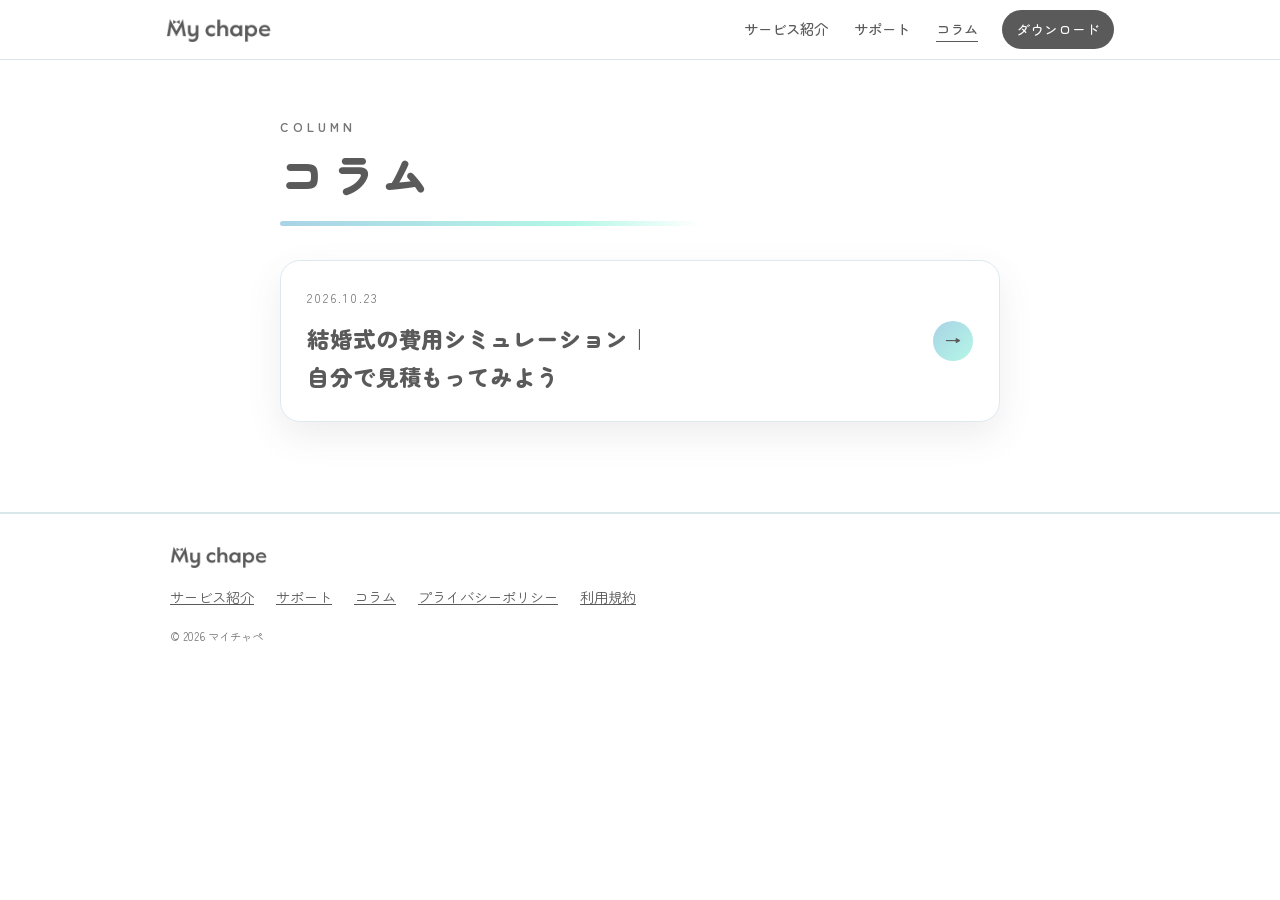
==== column/index.html @ d9565adf "コラムの一覧ページを追加" ====
<!doctype html>
<html lang="ja">
<head>
<meta charset="utf-8">
<meta name="viewport" content="width=device-width, initial-scale=1">
<title>コラム｜マイチャペ</title>
<meta name="description" content="マイチャペのコラム。結婚式の費用や見積もりを、調査の数字と出典つきで整理しています。">
<link rel="canonical" href="https://mychape.app/column/">
<meta property="og:title" content="コラム｜マイチャペ">
<meta property="og:description" content="マイチャペのコラム。結婚式の費用や見積もりを、調査の数字と出典つきで整理しています。">
<meta property="og:type" content="website">
<meta property="og:url" content="https://mychape.app/column/">
<meta property="og:image" content="https://mychape.app/img/og-image.png">
<meta property="og:image:width" content="1200">
<meta property="og:image:height" content="630">
<meta property="og:site_name" content="マイチャペ">
<meta property="og:locale" content="ja_JP">
<meta name="twitter:card" content="summary_large_image">
<meta name="twitter:image" content="https://mychape.app/img/og-image.png">
<link rel="icon" href="../favicon.png">
<link rel="apple-touch-icon" href="../img/apple-touch-icon.png">
<link rel="preconnect" href="https://fonts.googleapis.com">
<link rel="preconnect" href="https://fonts.gstatic.com" crossorigin>
<link href="https://fonts.googleapis.com/css2?family=Zen+Maru+Gothic:wght@400;500;700;900&display=swap" rel="stylesheet">
<link rel="stylesheet" href="../assets/site.css">
<noscript><style>.panel .art img, .panel .say { opacity: 1 !important; transform: none !important; } .panel .sfx { transform: none !important; }</style></noscript>

</head>
<body class="page-column">
<a class="skip" href="#main">本文へ</a>
<header class="site-header">
  <div class="sh-in">
    <a class="sh-logo" href="../index.html" aria-label="マイチャペ(トップへ)"><img src="../img/logo-word.png" alt="My chape" width="95" height="26"></a>
    <button class="sh-toggle" type="button" aria-expanded="false" aria-controls="sh-nav" aria-label="メニューを開く"><span></span></button>
    <nav class="sh-nav" id="sh-nav" aria-label="メインメニュー">
      <a href="../index.html">サービス紹介</a>
      <a href="../support/index.html">サポート</a>
      <a href="../column/index.html" aria-current="page">コラム</a>
    </nav>
    <a class="sh-dl" href="https://apps.apple.com/app/apple-store/id1615359139?pt=124311441&amp;ct=header&amp;mt=8">ダウンロード</a>
  </div>
</header>

<main id="main">
<section class="col-index"><div class="w">
  <header class="pghead"><p class="eyebrow">COLUMN</p><h1>コラム</h1><span class="rule" aria-hidden="true"></span></header>
  <ul class="col-cards">
    <li><a href="simulation/index.html"><div class="tx"><time datetime="2026-10-23">2026.10.23</time><h2>結婚式の費用シミュレーション｜<br>自分で見積もってみよう</h2></div><span class="arr" aria-hidden="true">→</span></a></li>
  </ul>
</div></section>
</main>
<footer class="site-footer">
  <div class="sf-in">
    <img src="../img/logo-word.png" alt="My chape" width="87" height="24">
    <nav aria-label="フッター">
      <a href="../index.html">サービス紹介</a>
      <a href="../support/index.html">サポート</a>
      <a href="../column/index.html">コラム</a>
      <a href="../privacyPolicy.html">プライバシーポリシー</a>
      <a href="../termOfUse.html">利用規約</a>
    </nav>
    <small>© 2026 マイチャペ</small>
  </div>
</footer>

<script>window.SITE_ROOT = "../";</script>
<script src="../assets/site.js"></script>
</body>
</html>
---- assets/site.css ----
/* マイチャペ公式サイトの CSS。docs/site-src/css/(lp_base.css・manga.css・page-top.css・site-parts.css)から、tools/build_site.mjs が作る。直接は、編集しない */

/* マイチャペ LP 共通(2026-10-20)。デザインのトーンは「Downloads\マイチャぺ-guide2.png」(ブランドガイド)。
   - 背景: 左の青(#a0d1e4 前後)→ 右のミント(#acfae9 前後)のグラデーション。下に向かって白へ抜ける
   - 線と文字: グレー #5a5a5a(ロゴの輪郭と同じ色)。輪郭は太く、角は丸い
   - 形: 色のブロックで区切った、ステンドグラスのアーチ窓
   - 色: ピンク #ffa8a5 / 青 #a0d1e4 / ミント #acfae9 / 黄 #faf9b0 前後 / 紫 #c19ebc 前後(ガイドの画像から目で読んだ値。厳密な値は、画像の見本の文字が崩れていて確かめられていない)
   骨組み(構成)だけは、参考にした各 LP から取り、色と形はここだけから読む。 */
:root {
  --ink: #5A5A5A; --muted: #767676; --line: #D9E6EA; --white: #FFFFFF;
  --blue: #A0D1E4; --blue-l: #BCDCEB; --pink: #FFA8A5; --mint: #ACFAE9; --yellow: #FAF9B0; --purple: #C19EBC;
  --grad: linear-gradient(90deg, #9CC8E3 0%, #A9FBE3 100%);
  --f: "Zen Maru Gothic", "Hiragino Maru Gothic ProN", "Yu Gothic", sans-serif;
  --bd: 3px solid var(--ink);
}
* { box-sizing: border-box; }
html { scroll-behavior: smooth; }
body { margin: 0; background: var(--white); color: var(--ink); font-family: var(--f); font-size: 16px; line-height: 1.85; -webkit-text-size-adjust: 100%; }
h1, h2, h3, p, ul, ol { margin: 0; }
.w { max-width: 980px; margin: 0 auto; padding-left: max(20px, env(safe-area-inset-left, 0px)); padding-right: max(20px, env(safe-area-inset-right, 0px)); }
.sec { padding-block: 56px; }
h1 { font-weight: 900; font-size: clamp(1.9rem, 7.4vw, 3.1rem); line-height: 1.4; text-wrap: balance; }
h2 { font-weight: 900; font-size: clamp(1.4rem, 5vw, 2rem); line-height: 1.55; text-wrap: balance; }
h3 { font-weight: 700; font-size: 1.08rem; line-height: 1.6; }
.muted { color: var(--muted); }
.small { font-size: .82rem; color: var(--muted); }
.c { text-align: center; }
a { color: var(--ink); }
a:focus-visible, summary:focus-visible, input:focus-visible, .btn:focus-visible { outline: 3px solid var(--pink); outline-offset: 3px; }

/* 背景: 青 → ミントのグラデーション。下は白に抜ける */
.gradbg { background: linear-gradient(180deg, rgba(255,255,255,0) 62%, #fff 100%), linear-gradient(90deg, #9CC8E3 0%, #A9FBE3 100%); }
.gradflat { background: linear-gradient(90deg, #A9D3E6 0%, #B4F7E6 100%); }
.top { display: flex; justify-content: space-between; align-items: center; padding-block: 16px; font-size: .86rem; }
.logo { font-weight: 900; font-size: 1.25rem; letter-spacing: .02em; }
.logo i { display: inline-block; width: .5em; height: .5em; background: var(--yellow); clip-path: polygon(0 0, 50% 50%, 0 100%, 100% 0, 50% 50%, 100% 100%); margin-right: 3px; }

/* ボタン: 太い輪郭 */
.btn { display: inline-block; padding: 15px 32px; border-radius: 999px; background: var(--yellow); color: var(--ink); border: var(--bd); font-weight: 900; text-decoration: none; box-shadow: 0 5px 0 var(--ink); transition: transform .12s, box-shadow .12s; }
.btn:hover { transform: translateY(3px); box-shadow: 0 2px 0 var(--ink); }
.cta { display: grid; gap: 10px; justify-items: start; }
.cta.c { justify-items: center; }
.stores { display: flex; flex-wrap: wrap; gap: 12px; align-items: center; }
.qr { width: 84px; height: 84px; background: #fff; border: var(--bd); border-radius: 14px; display: grid; place-items: center; font-size: .6rem; text-align: center; line-height: 1.3; color: var(--muted); }

/* ステンドグラスの窓(アーチ)。中身は差し替え */
.arch { border: 5px solid var(--ink); border-radius: 999px 999px 14px 14px; overflow: hidden; background: #fff; position: relative; }
.arch.phone { width: min(230px, 60vw); aspect-ratio: 9 / 17; display: grid; place-items: end center; padding: 0 12px 16px; text-align: center; font-size: .76rem; color: var(--muted); box-shadow: 0 10px 0 rgba(90,90,90,.14); }
.arch.phone::before { content: ""; position: absolute; inset: 0 0 auto 0; height: 44%; background:
  linear-gradient(115deg, var(--pink) 0 30%, transparent 30%), linear-gradient(245deg, var(--purple) 0 32%, transparent 32%), linear-gradient(180deg, var(--blue-l), var(--yellow)); opacity: .9; }
.arch.phone span { position: relative; background: rgba(255,255,255,.92); border-radius: 12px; padding: 6px 10px; }
.glass { width: 74px; aspect-ratio: 5 / 6; background: center / contain no-repeat url("data:image/svg+xml;utf8,<svg xmlns='http://www.w3.org/2000/svg' viewBox='0 0 100 120'><defs><clipPath id='a'><path d='M4 116V46A46 46 0 0 1 96 46V116Z'/></clipPath></defs><g clip-path='url(%23a)' stroke='%235A5A5A' stroke-width='3.5' stroke-linejoin='round'><polygon points='0,0 50,0 44,36 0,44' fill='%23FFA8A5'/><polygon points='50,0 100,0 100,30 60,40 44,36' fill='%23C19EBC'/><polygon points='100,30 100,66 64,68 60,40' fill='%23FAF9B0'/><polygon points='0,44 36,42 36,84 0,84' fill='%23BCDCEB'/><polygon points='0,84 36,84 30,120 0,120' fill='%23FAF9B0'/><polygon points='100,66 100,120 66,120 64,68' fill='%23FFA8A5'/><polygon points='30,120 36,84 64,68 66,120' fill='%23BCDCEB'/><path d='M34 90V52a16 16 0 0 1 32 0V90Z' fill='%23fff'/></g><path d='M4 116V46A46 46 0 0 1 96 46V116Z' fill='none' stroke='%235A5A5A' stroke-width='5'/></svg>"); }
.tag { display: inline-block; font-size: .7rem; padding: 2px 10px; border-radius: 999px; background: #fff; border: 2px solid var(--ink); font-weight: 700; }

/* 結果の見本(円グラフ。色は内訳の5色) */
.card { background: #fff; border: var(--bd); border-radius: 26px; padding: 20px; }
.pie { width: 112px; aspect-ratio: 1; flex: none; border-radius: 50%; border: 3px solid var(--ink); position: relative; background: conic-gradient(var(--pink) 0 32%, var(--blue) 0 60%, var(--purple) 0 74%, var(--yellow) 0 90%, var(--mint) 0 100%); }
.pie::after { content: ""; position: absolute; inset: 26%; background: #fff; border: 3px solid var(--ink); border-radius: 50%; }
.legend { list-style: none; margin: 0; padding: 0; display: grid; gap: 4px; font-size: .84rem; }
.legend i { display: inline-block; width: 11px; height: 11px; border-radius: 3px; border: 2px solid var(--ink); margin-right: 8px; vertical-align: -1px; }
.res { display: grid; gap: 12px; }
.res-h { display: flex; justify-content: space-between; align-items: center; font-size: .84rem; color: var(--muted); }
.total { font-size: 2rem; font-weight: 900; line-height: 1.1; font-variant-numeric: tabular-nums; }
.pie-row { display: flex; gap: 16px; align-items: center; }
.burden { display: flex; justify-content: space-between; gap: 12px; padding-top: 10px; border-top: 2px dashed var(--blue); font-size: .9rem; }

/* 数字バッジ・帯・波 */
.num { display: inline-grid; place-items: center; width: 40px; height: 40px; border-radius: 50%; border: var(--bd); background: var(--yellow); font-weight: 900; }
.wave { display: block; width: 100%; height: 48px; }
.tbl { overflow-x: auto; margin-top: 22px; }
table { width: 100%; min-width: 520px; border-collapse: collapse; font-size: .94rem; }
th, td { padding: 13px 12px; text-align: left; vertical-align: top; border-bottom: 2px solid var(--line); }
thead th { border-bottom: var(--bd); font-weight: 900; }
tbody th { color: var(--muted); font-weight: 500; width: 22%; }
td.me { font-weight: 700; background: #EAF7F5; }
details { border: var(--bd); border-radius: 18px; padding: 12px 18px; margin-top: 12px; background: #fff; }
summary { cursor: pointer; font-weight: 700; list-style: none; display: flex; justify-content: space-between; gap: 12px; }
summary::-webkit-details-marker { display: none; }
summary::after { content: "＋"; flex: none; }
details[open] summary::after { content: "－"; }
details p { margin-top: 8px; color: var(--muted); font-size: .94rem; }
footer { padding-block: 26px 40px; font-size: .84rem; color: var(--muted); border-top: 2px solid var(--line); }
footer p + p { margin-top: 6px; }
@media (prefers-reduced-motion: reduce) { html { scroll-behavior: auto; } .btn { transition: none; } }


/* 縦に読む4コマ漫画のコマ。公式サイトのトップで使う(古い見本 docs/lp/archive/v3_5案とマンガ見本/lp_manga.html とも共通だった)(2026-10-21 に、静止画の版へ)。
   絵(img/manga1〜4.jpg)は白背景。コマの枠・せりふ・効果音・動きは、ここと manga.js で足す。 */
.manga { width: min(440px, 100%); margin: 0 auto; padding: 8px max(14px, env(safe-area-inset-left, 0px)) 40px; display: grid; gap: 26px; }
.panel { position: relative; border: 4px solid var(--ink); border-radius: 6px; background: #fff; overflow: hidden; }
.panel .art { position: relative; aspect-ratio: 896 / 1200; background: #fff; overflow: hidden; cursor: pointer; -webkit-tap-highlight-color: transparent; }
.panel .art:focus-visible { outline: 3px solid var(--pink); outline-offset: -6px; }
.panel .art img { display: block; width: 100%; height: 100%; object-fit: contain; opacity: 0; transform: translateY(18px) scale(.97); }
.panel.in .art img { opacity: 1; transform: none; transition: opacity .5s ease .08s, transform .6s cubic-bezier(.2, .9, .3, 1) .08s; }
.panel .art.bump img { animation: bump .5s cubic-bezier(.3, 1.6, .5, 1); }
@keyframes bump { 0% { transform: scale(1); } 35% { transform: scale(1.045) rotate(-.6deg); } 100% { transform: none; } }
.panel .sfx { position: absolute; z-index: 2; left: 14px; top: 12px; font-weight: 900; font-size: 1.9rem; letter-spacing: .06em; color: var(--blue); -webkit-text-stroke: 2px var(--ink); paint-order: stroke fill; transform: scale(0) rotate(var(--r, -6deg)); pointer-events: none; }
.panel.in .sfx { animation: sfxpop .5s cubic-bezier(.3, 1.6, .5, 1) 0s forwards; }
.panel .art.bump .sfx { animation: sfxpop .5s cubic-bezier(.3, 1.6, .5, 1) forwards; }
@keyframes sfxpop { 0% { transform: scale(0) rotate(var(--r, -6deg)); } 100% { transform: scale(1) rotate(var(--r, -6deg)); } }
.panel .say { margin: 0; border-top: 4px solid var(--ink); padding: 14px 16px 16px; text-align: center; font-weight: 900; font-size: clamp(1.15rem, 4.6vw, 1.4rem); line-height: 1.7; letter-spacing: .06em; background: #fff; opacity: 0; transform: translateY(10px); text-wrap: balance; }
.panel .say.show { animation: sayin .4s ease .25s forwards; }
.panel .say.skip { animation: none !important; opacity: 1; transform: none; }
@keyframes sayin { to { opacity: 1; transform: none; } }
@media (prefers-reduced-motion: reduce) {
  .panel .art img { opacity: 1; transform: none; transition: none; }
  .panel .sfx { transform: rotate(var(--r, -6deg)); animation: none !important; }
  .panel .say { opacity: 1; transform: none; animation: none !important; }
  .panel .art.bump img { animation: none; }
}

/* 文の改行は、幅ごとに変える: b-s = 幅360px未満 / b-m = 360〜759px / b-l = 760px以上(PC) */
.say br.b-s, .say br.b-m, .say br.b-l, summary br.b-s, summary br.b-m { display: none; }
@media (max-width: 359px) { .say br.b-s, summary br.b-s { display: inline; } }
@media (min-width: 360px) and (max-width: 759px) { .say br.b-m, summary br.b-m { display: inline; } }
@media (min-width: 760px) { .say br.b-l { display: inline; } }


/* 構成(2026-10-21 持ち主の指示で改訂): ファーストビュー(スマホだけ)→ 波 → お悩み(数字と出典 → 4コマ漫画 → 「解決できます」の札)→ できること3つ → 使い方 → 見学との違い → FAQ → 締め
   トーンはブランドガイド(lp_base.css)。出典つきの数字は、一次資料(報告書のページ)で確かめたものだけ。 */
.hero { padding-bottom: 0; }
.wv { padding-bottom: 0 !important; }
.wv > .w { padding-bottom: 44px; }
.wave { display: block; width: 100%; height: 48px; }
.hero-grid { display: grid; gap: 28px; padding-block: 24px 22px; align-items: center; }
.hero h1 { letter-spacing: .08em; line-height: 1.6; font-size: clamp(1.35rem, 3.7vw, 2.3rem); }
.hero .lead { margin-top: 18px; font-weight: 500; max-width: 34em; letter-spacing: .04em; }
.ul { background: linear-gradient(transparent 62%, var(--yellow) 62%); padding: 0 .1em; }
.hero .cta { margin-top: 26px; }
.stage { position: relative; display: grid; place-items: center; min-height: 380px; }
.sp { position: relative; width: 218px; aspect-ratio: 9 / 18.5; background: #fff; border: 7px solid var(--ink); border-radius: 38px; transform: rotate(3deg); overflow: hidden; box-shadow: 0 10px 0 rgba(90,90,90,.14); }
.sp { padding: 0; }
.sp img { display: block; width: 100%; height: 100%; object-fit: cover; object-position: top; }
.sp::before { content: ""; position: absolute; top: 8px; left: 50%; width: 62px; height: 16px; border-radius: 99px; background: var(--ink); transform: translateX(-50%); z-index: 2; }
.stage .tag { position: absolute; right: 8%; top: 70px; transform: rotate(8deg); background: var(--yellow); z-index: 2; }

/* お悩み */
.worry .q, .worry .sub2 { text-align: center; font-weight: 900; font-size: clamp(1.3rem, 5vw, 1.9rem); line-height: 1.7; text-wrap: balance; letter-spacing: .06em; }
.stats { display: grid; gap: 16px; margin-top: 28px; grid-template-columns: repeat(auto-fit, minmax(min(100%, 210px), 1fr)); }
.stat { background: #fff; border: var(--bd); border-radius: 26px; padding: 20px; display: grid; gap: 6px; align-content: start; }
.stat .n { font-weight: 900; font-size: 2.8rem; line-height: 1.1; letter-spacing: .02em; }
.stat .n small { font-size: 1rem; margin-left: 2px; }
.stat .n span { background: linear-gradient(transparent 62%, var(--yellow) 62%); }
.stat p { font-weight: 700; }
.stat .src { font-size: .64rem; color: var(--muted); font-weight: 400; line-height: 1.6; }
.stat .src a { color: var(--ink); }
.worry .sub2 { margin-top: 48px; }
.manga { margin-top: 8px; }
.chape-say { max-width: 600px; margin: 22px auto 0; display: grid; justify-items: center; }
.chape { width: 150px; height: auto; display: block; position: relative; z-index: 1; }
.callout { position: relative; margin: 20px auto 0; width: 100%; background: var(--yellow); border: var(--bd); border-radius: 30px; padding: 24px 20px 22px; box-shadow: 0 8px 0 var(--ink); text-align: center; transform-origin: 50% 0; }
.callout::before { content: ""; position: absolute; top: -15px; left: calc(50% - 13px); width: 24px; height: 24px; background: var(--yellow); border-top: var(--bd); border-left: var(--bd); transform: rotate(45deg); border-top-left-radius: 6px; }
.ans { font-size: clamp(.95rem, 4.9vw, 2rem); font-weight: 900; line-height: 1.6; letter-spacing: .03em; position: relative; }
.ans span { display: block; white-space: nowrap; }
.ans em { font-style: normal; display: inline-block; padding: 0 .12em; background: linear-gradient(#fff, #fff) 0 88% / 100% 56% no-repeat; }
.js .ans em { background-size: 0 56%; }
.js .chape-say.go .ans em { background-size: 100% 56%; transition: background-size .7s ease .55s; }
.js .chape-say .chape, .js .chape-say .callout { opacity: 0; }
.js .chape-say.go .chape { opacity: 1; animation: chapepop .45s cubic-bezier(.3, 1.5, .5, 1) both; }
.js .chape-say.go .callout { opacity: 1; animation: zoomback 1s cubic-bezier(.3, 1.3, .5, 1) .35s both; }
@keyframes chapepop { 0% { transform: translateY(24px) scale(.6); opacity: 0; } 100% { transform: none; opacity: 1; } }
@keyframes zoomback { 0% { transform: scale(.55); opacity: 0; } 42% { transform: scale(1.32); opacity: 1; } 100% { transform: scale(1); opacity: 1; } }
@media (prefers-reduced-motion: reduce) { .js .chape-say .chape, .js .chape-say .callout, .js .chape-say.go .chape, .js .chape-say.go .callout { transform: none; opacity: 1; transition: none; animation: none; } .js .ans em, .js .chape-say.go .ans em { background-size: 100% 56%; transition: none; } }

/* 以下は、下書きの CSS から抜けていたものを戻した(2026-10-21) */
.sub { text-align: center; letter-spacing: .04em; }
.band-pale { background: #EEF9FB; }
.mid-cta { text-align: center; margin-top: 34px; }

/* できること: 1つずつ枠で囲む。左は文、右は絵 */
.feat { display: grid; gap: 22px; margin-top: 30px; }
.fe { display: grid; grid-template-columns: minmax(0, 1fr) minmax(0, .95fr); gap: 10px; align-items: center; background: #EEF9FB; border: var(--bd); border-radius: 30px; padding: 22px 14px 22px 18px; }
.fe .n { font-weight: 900; font-size: 2.6rem; line-height: 1; color: var(--blue); -webkit-text-stroke: 2px var(--ink); }
.fe h3 { font-size: 1.35rem; margin: 4px 0 10px; line-height: 1.5; }
.fe p { color: var(--muted); font-size: 1.08rem; line-height: 1.8; }
.fe .shot .sp2 { width: 100%; max-width: 250px; border-width: 5px 5px 0 5px; border-radius: 26px 26px 0 0; -webkit-mask-image: linear-gradient(#000 78%, transparent); mask-image: linear-gradient(#000 78%, transparent); box-shadow: none; }

/* 使い方 */
.steps { list-style: none; padding: 0; margin: 28px 0 0; display: grid; gap: 14px; }
.steps li { display: grid; grid-template-columns: 52px 1fr; gap: 14px; align-items: center; background: #fff; border: var(--bd); border-radius: 24px; padding: 16px 18px; }
.steps b { display: block; }

@media (min-width: 760px) {
  .hero-grid { grid-template-columns: 1.1fr .9fr; }
  .fe { grid-template-columns: 1fr 1fr; padding: 28px 34px; }
  .fe h3 { font-size: 1.6rem; }
  .fe p { font-size: 1.15rem; }
  .fe .shot .sp2 { max-width: 290px; }
}

.fe .note { font-size: .72rem; margin-top: 10px; line-height: 1.7; }
/* ファーストビューのボタンの右に、PC のときだけQRコード(スマホで見ている人には、ボタンがあるので出さない) */
.hero .cta { display: flex; align-items: center; gap: 18px; flex-wrap: wrap; }
.qr { display: none; width: auto; height: auto; background: none; border: 0; border-radius: 0; }
@media (min-width: 760px) {
  .qr { display: flex; flex: none; align-items: center; gap: 10px; white-space: nowrap; font-size: .8rem; font-weight: 700; line-height: 1.5; }
  .qr img { width: 88px; height: 88px; background: #fff; border-radius: 12px; padding: 4px; border: 2px solid var(--line); }
}

/* スマホ幅(760px 未満)の整え方(2026-10-21 持ち主の指示。PC はそのまま) */
@media (max-width: 759px) {
  /* ① 一番上のスマホ画像は出さない。文字は中央 */
  /* スマホ幅: 画面の上半分だけを、水色グラデの下の境目(波)から、ぴょこっと出す */
  .hero { --pw: clamp(240px, 78vw, 330px); }
  .hero .stage { display: grid; place-items: start center; min-height: 0; height: calc(var(--pw) * 1.012); overflow: visible; width: 100%; margin-top: 4px; }
  .hero .sp { transform: none; width: var(--pw); height: auto; aspect-ratio: auto; box-shadow: none; }
  .hero .sp img { height: auto; }
  .hero-grid { padding-bottom: 0; gap: 22px; }
  .hero > .w { padding-bottom: 0; }
  .hero .wave { position: relative; z-index: 2; margin-top: -26px; }
  .hero-grid { text-align: center; justify-items: center; }
  .hero .lead { margin-left: auto; margin-right: auto; }
  .hero .cta { justify-content: center; }
  /* ③ できること: 枠をなくし、画面の絵を中央に大きく置き、その下に番号と文 */
  .fe, .fe.fe-text { grid-template-columns: 1fr; background: transparent; border: 0; border-radius: 0; padding: 0; gap: 14px; text-align: center; justify-items: center; }
  .fe .shot { order: -1; width: 100%; }
  .fe .shot .sp2 { width: min(86%, 300px); max-width: none; margin: 0 auto; }
  .fe h3 { font-size: min(1.3rem, 5vw); }
  .fe p { font-size: 1.02rem; }
  .feat { gap: 52px; }
}


/* 数字の箱の中身は、PC もスマホも中央(2026-10-21 持ち主) */
.stat { text-align: center; justify-items: center; }
.mbr { display: none; }

/* スマホ幅の一番上の文字: 見出しは2行のまま大きく、説明は幅に合わせて大きく(320・390・430px で確認) */
@media (max-width: 759px) {
  .hero h1 { font-size: 6.8vw; letter-spacing: .05em; white-space: nowrap; }
  .hero .lead { font-size: 4.7vw; letter-spacing: .03em; }
  .mbr { display: inline; }
  .hero .wave { margin-top: -48px; margin-bottom: -1px; }
  .hero .sp { -webkit-mask-image: linear-gradient(#000 0, #000 calc(var(--pw) * .746), transparent calc(var(--pw) * .992)); mask-image: linear-gradient(#000 0, #000 calc(var(--pw) * .746), transparent calc(var(--pw) * .992)); }
  /* 画面は、波の下まで続けて、次の区画(薄い水色)の下に隠す。直線で切らないので、波の下に隙間のグラデが見えない */
  .hero { position: relative; z-index: 1; }
  .worry { position: relative; z-index: 2; }
}
/* 幅が狭いスマホ(360px 未満)は、ボタンの文字を1行に */
@media (max-width: 359px) {
  .btn { padding: 14px 18px; font-size: .85rem; white-space: nowrap; }
}

/* 幅が狭いスマホ(360px 未満 = 320px など): 画面を小さくして横を切らない・見出しと箱の文字を1行に収める */
@media (max-width: 359px) {
  .worry .q, .worry .sub2 { font-size: 5.7vw; }
  .stat { padding: 18px 12px; }
  .stat p { font-size: .93rem; }
  .stat .n { font-size: 3.1rem; }
  .steps li { padding: 14px; grid-template-columns: 44px 1fr; gap: 10px; }
  summary { font-size: .92rem; }
  .panel .say { font-size: 4.7vw; letter-spacing: .04em; padding-left: 10px; padding-right: 10px; }
}

.nb { white-space: nowrap; }
/* スマホ幅: 出典を小さくした分、上の数字と説明を大きく */
@media (min-width: 360px) and (max-width: 759px) {
  .stat .n { font-size: 3.3rem; }
  .stat p { font-size: 1.1rem; }
}

/* スマホ幅: 出典と01の注釈を、さらに小さく(あまり読まれなくてよい) */
@media (max-width: 759px) {
  .stat .src { font-size: .56rem; }
  .fe .note { font-size: .62rem; }
}

/* 幅が狭いスマホ(360px 未満)では、説明文の2行目(18文字)が1行に収まるように、少し小さく */
@media (max-width: 359px) { .hero .lead { font-size: 4.4vw; } }


/* 全ページ共通の部品(ヘッダー・フッター)と、文書ページ・サポートの見た目。色と形は lp_base.css(ブランドガイド)から */
.skip { position: absolute; left: -999px; top: 0; background: #fff; padding: 8px 14px; z-index: 100; }
.skip:focus { left: 8px; top: 8px; }

/* ヘッダー */
.site-header { position: sticky; top: 0; z-index: 50; background: #fff; border-bottom: 1px solid var(--line); }
.sh-in { max-width: 980px; margin: 0 auto; padding: 8px max(16px, env(safe-area-inset-right, 0px)) 8px max(16px, env(safe-area-inset-left, 0px)); display: flex; align-items: center; gap: 14px; }
.sh-logo { display: block; flex: none; line-height: 0; }
.sh-logo img { height: 26px; width: auto; }
.sh-nav { margin-left: auto; display: flex; gap: 6px; align-items: center; }
.sh-nav a { text-decoration: none; font-weight: 500; font-size: .9rem; padding: 8px 10px; color: var(--ink); }
.sh-nav a:hover { text-decoration: underline; text-underline-offset: 6px; }
.sh-nav a[aria-current="page"] { text-decoration: underline; text-underline-offset: 6px; }
.sh-dl { flex: none; text-decoration: none; font-weight: 500; font-size: .85rem; padding: 7px 14px; border-radius: 999px; background: var(--ink); color: #fff; white-space: nowrap; }
.sh-dl:hover { opacity: .8; }
.sh-toggle { display: none; flex: none; width: 40px; height: 40px; border: 1px solid var(--line); border-radius: 8px; background: #fff; padding: 0; cursor: pointer; position: relative; margin-left: auto; }
.sh-toggle span, .sh-toggle span::before, .sh-toggle span::after { position: absolute; left: 8px; right: 8px; height: 3px; background: var(--ink); border-radius: 2px; content: ""; }
.sh-toggle span { top: 15px; } .sh-toggle span::before { top: -8px; left: 0; right: 0; } .sh-toggle span::after { top: 8px; left: 0; right: 0; }
.sh-toggle:focus-visible, .sh-dl:focus-visible, .sh-nav a:focus-visible { outline: 3px solid var(--pink); outline-offset: 2px; }
@media (max-width: 640px) {
  .menu-js .sh-toggle { display: block; }
  .menu-js .sh-nav { display: none; position: absolute; left: 0; right: 0; top: 100%; flex-direction: column; align-items: stretch; gap: 0; background: #fff; border-bottom: 2px solid var(--line); padding: 8px 16px 14px; }
  .menu-js .sh-nav.open { display: flex; }
  .menu-js .sh-nav a { padding: 14px 8px; border-radius: 0; border-bottom: 1px solid var(--line); font-size: 1rem; }
  .menu-js .sh-dl { margin-left: 0; }
  .sh-in { gap: 10px; }
  .sh-nav { flex-wrap: wrap; }
}

/* フッター */
.site-footer { border-top: 2px solid var(--line); padding: 30px 0 40px; background: #fff; }
.site-footer .sf-in { max-width: 980px; margin: 0 auto; padding: 0 max(20px, env(safe-area-inset-left, 0px)); display: grid; gap: 16px; }
.site-footer img { height: 24px; width: auto; }
.site-footer nav { display: flex; flex-wrap: wrap; gap: 8px 22px; font-size: .9rem; }
.site-footer nav a { color: var(--ink); }
.site-footer small { color: var(--muted); }

/* 文書ページ(プライバシーポリシー・利用規約)。文面は、元のまま */
.doc { max-width: 760px; margin: 0 auto; padding: 36px max(20px, env(safe-area-inset-left, 0px)) 70px; }
.doc h1 { font-size: clamp(1.5rem, 5vw, 2rem); letter-spacing: .06em; margin-bottom: 22px; }
.doc .innerS { line-height: 2; font-size: .96rem; overflow-wrap: anywhere; }
.doc .innerS p { margin: 0 0 1em; }
.doc strong { font-weight: 900; }
.doc a { color: var(--ink); }
.doc hr { border: 0; border-top: 2px solid var(--line); margin: 26px 0; }

/* サポート */
.support { max-width: 760px; margin: 0 auto; padding: 36px max(20px, env(safe-area-inset-left, 0px)) 70px; display: grid; gap: 34px; }
.support h1 { font-size: clamp(1.5rem, 5vw, 2rem); letter-spacing: .06em; }
.support h2 { font-size: 1.25rem; margin-bottom: 10px; letter-spacing: .04em; }
.support .box { background: #EAF9F5; border: var(--bd); border-radius: 26px; padding: 22px; display: grid; gap: 14px; justify-items: start; }
.support .links { display: flex; flex-wrap: wrap; gap: 8px 22px; }
.support .links a { color: var(--ink); }

/* できること: 実際の画面(あれば)。ないときは、文だけのカードにする */
.shot { display: grid; place-items: center; }
.shot .sp2 { width: min(210px, 62vw); border: 7px solid var(--ink); border-radius: 34px; overflow: hidden; background: #fff; box-shadow: 0 10px 0 rgba(90, 90, 90, .14); line-height: 0; }
.shot .sp2 img { width: 100%; height: auto; display: block; }
@media (min-width: 760px) { .fe.fe-text { grid-template-columns: 1fr; } }

/* コラムの場所(まだ記事がないので、リンクなし) */
.sh-soon { font-size: .9rem; padding: 8px 10px; color: var(--muted); cursor: default; }
.soon { text-align: center; margin-top: 14px; color: var(--muted); }

/* ページが短くても、スクロールバーの場所を空けておく(ページを切り替えたとき、ヘッダーが横にずれないように) */
html { overflow-y: scroll; }

/* コラムの記事(下書き。docs/lp/column_souba_preview.html で確認) */
.column { max-width: 760px; margin: 0 auto; padding: 36px max(20px, env(safe-area-inset-left, 0px)) 70px; display: grid; grid-template-columns: minmax(0, 1fr); gap: 34px; line-height: 1.9; overflow-wrap: anywhere; }
.column > * { min-width: 0; }
.column h1 { font-size: clamp(1.45rem, 5vw, 2rem); letter-spacing: .04em; line-height: 1.5; text-wrap: balance; }
.column h2 { font-size: 1.25rem; margin-bottom: 10px; letter-spacing: .04em; line-height: 1.5; }
.col-kicker { font-size: .85rem; color: var(--muted); letter-spacing: .08em; margin-bottom: 8px; }
.col-meta, .col-src, .col-note { font-size: .85rem; color: var(--muted); }
.col-answer { background: #EAF9F5; border: var(--bd); border-radius: 26px; padding: 22px; }
.col-answer ul { padding-left: 1.2em; display: grid; gap: 8px; }
.col-toc { border: 2px solid var(--line); border-radius: 22px; padding: 16px 22px; }
.col-toc ol { padding-left: 1.3em; display: grid; gap: 4px; }
.col-toc a { color: var(--ink); }
.column section p + p, .column section p + ul, .column section p + ol { margin-top: 12px; }
.column ul, .column ol { padding-left: 1.3em; }
.col-nums { display: grid; gap: 12px; grid-template-columns: repeat(auto-fit, minmax(min(100%, 200px), 1fr)); margin: 16px 0; }
.col-nums div { background: #fff; border: var(--bd); border-radius: 22px; padding: 14px 16px; display: grid; gap: 4px; }
.col-nums b { font-size: 1.9rem; line-height: 1.2; }
.col-nums b small { font-size: .9rem; margin-left: 2px; }
.col-nums span { font-size: .85rem; color: var(--muted); }
.col-cta { background: #EEF9FB; border: var(--bd); border-radius: 26px; padding: 22px; display: grid; gap: 12px; justify-items: start; }
.column details { border-bottom: 2px solid var(--line); padding: 12px 0; }
.column summary { cursor: pointer; font-weight: 500; }
.column details p { margin-top: 8px; }
.col-foot ul { word-break: break-all; font-size: .85rem; color: var(--muted); }
.todo { background: #FFF3B0; color: #5a5a5a; font-size: .8rem; padding: 1px 4px; border-radius: 4px; }

/* コラム: 手順・階段図・表 */
.column h3 { font-size: 1.05rem; letter-spacing: .04em; margin: 18px 0 6px; line-height: 1.5; }
.col-steps { list-style: none; padding: 0; display: grid; gap: 10px; counter-reset: st; margin-top: 12px; }
.col-steps li { counter-increment: st; display: grid; grid-template-columns: 40px minmax(0, 1fr); column-gap: 12px; row-gap: 2px; align-items: start; background: #fff; border: var(--bd); border-radius: 20px; padding: 12px 16px; }
.col-steps li::before { content: counter(st); grid-row: 1 / span 2; width: 34px; height: 34px; border-radius: 50%; background: linear-gradient(135deg, #CFF1FA, #CFF3E4); border: 2px solid var(--ink); display: grid; place-items: center; font-weight: 900; }
.col-steps b { font-size: 1rem; }
.col-steps span { font-size: .9rem; color: var(--muted); line-height: 1.7; }
.col-stairs { margin: 16px 0; padding: 16px; border: var(--bd); border-radius: 22px; background: #fff; display: grid; gap: 10px; }
.col-stairs .bar { display: flex; height: 48px; border-radius: 14px; overflow: hidden; border: 2px solid var(--ink); }
.col-stairs .bar span { display: grid; place-items: center; font-size: .8rem; font-weight: 700; min-width: 0; white-space: nowrap; overflow: hidden; }
.col-stairs .bar span:nth-child(1) { background: #EEF9FB; }
.col-stairs .bar span:nth-child(2) { background: #CFF1FA; }
.col-stairs .bar span:nth-child(3) { background: #CFF3E4; }
.col-stairs .bar span:nth-child(4) { background: #FFF3B0; }
.col-stairs .legend { list-style: none; padding: 0; display: grid; gap: 2px; font-size: .88rem; }
.col-stairs figcaption { font-size: .8rem; color: var(--muted); }
.col-table { overflow-x: auto; margin: 12px 0; }
.col-table table { border-collapse: collapse; width: 100%; min-width: 420px; font-size: .9rem; }
.col-table th, .col-table td { border: 2px solid var(--line); padding: 8px 10px; text-align: left; vertical-align: top; line-height: 1.7; }
.col-table thead th { background: #EAF9F5; }
.col-table tbody th { white-space: nowrap; background: #fafafa; }

/* コラム: 導入・計算表・画像 */
.col-intro { display: grid; gap: 12px; }
.col-calc { margin: 16px 0; padding: 16px; border: var(--bd); border-radius: 22px; background: #EAF9F5; display: grid; gap: 10px; }
.col-calc h3 { margin: 0; }
.col-calc .row { display: grid; grid-template-columns: minmax(0, 1fr) 110px; gap: 4px 10px; align-items: center; }
.col-calc .row:has(.unit) { grid-template-columns: minmax(0, 1fr) 90px; }
.col-calc .row .unit { grid-column: 1 / -1; font-size: .85rem; color: var(--muted); display: flex; align-items: center; gap: 6px; justify-content: flex-end; }
.col-calc label { font-size: .92rem; line-height: 1.5; }
.col-calc input { width: 100%; min-width: 0; box-sizing: border-box; padding: 9px 10px; font: inherit; border: 2px solid var(--ink); border-radius: 12px; background: #fff; color: var(--ink); }
.col-calc .unit input { width: 76px; }
.col-calc .result { font-size: 1.05rem; line-height: 1.9; padding: 10px 12px; background: #fff; border-radius: 14px; border: 2px dashed var(--line); }
.col-calc .result strong { font-size: 1.4rem; }
.col-calc .note { font-size: .8rem; color: var(--muted); line-height: 1.7; }
.col-shot { margin: 8px 0; display: grid; justify-items: center; gap: 6px; }
.col-shot img { width: min(240px, 70vw); height: auto; border: 7px solid var(--ink); border-radius: 30px; }
.col-shot figcaption { font-size: .8rem; color: var(--muted); }

/* コラム: ヒーロー(サービス紹介と同じ波)・用語・アプリの帯 */
.col-hero > .w { padding-block: 36px 4px; }
.col-hero h1 { letter-spacing: .06em; line-height: 1.6; font-size: clamp(1.3rem, 5.4vw, 2.1rem); text-wrap: balance; }
.col-hero .wave { margin-top: 10px; }
.col-date { text-align: right; font-size: .85rem; margin-top: 10px; }
.col-terms { display: grid; gap: 2px; margin-top: 12px; }
.col-terms dt { font-weight: 900; margin-top: 10px; }
.col-terms dd { margin: 0; padding-bottom: 8px; border-bottom: 2px dotted var(--line); font-size: .92rem; color: var(--muted); line-height: 1.8; }
.col-calc .row.fixed { display: flex; justify-content: space-between; align-items: center; gap: 12px; font-size: .92rem; }
.col-calc .row.fixed b { font-size: 1.1rem; }
.col-app { padding-top: 0 !important; text-align: center; }
.col-app .wave.top { transform: rotate(180deg); margin-bottom: 18px; }
.col-app-h { font-size: clamp(1.3rem, 5vw, 1.9rem); font-weight: 900; line-height: 1.7; text-wrap: balance; letter-spacing: .06em; }
.col-say { max-width: 600px; margin: 22px auto 0; display: grid; justify-items: center; }
.col-say .chape { width: 130px; height: auto; display: block; position: relative; z-index: 1; }
.col-app .steps { text-align: left; max-width: 560px; margin-inline: auto; }
.col-app .steps .s { display: block; font-size: .82rem; color: var(--muted); font-weight: 500; margin-top: 2px; }
.col-app .col-shot { margin-top: 24px; }
.col-app-text { max-width: 560px; margin: 18px auto 0; line-height: 1.9; text-align: left; }
.col-app-note { max-width: 560px; margin: 14px auto 0; font-size: .8rem; color: var(--ink); opacity: .75; line-height: 1.7; text-align: left; }
.col-last { padding-top: 28px; }

/* コラム: ブログ風(波なし。読みやすい幅・やわらかい見出し・アイキャッチ・書き手) */
.column.blog { max-width: 720px; line-height: 2; font-size: 1rem; gap: 30px; }
.column.blog h2 { font-size: 1.25rem; padding: 10px 14px; border-left: 8px solid #A9D3E6; border-image: linear-gradient(#A9D3E6, #B4F7E6) 1; background: #F4FBFC; border-radius: 0 12px 12px 0; margin-bottom: 14px; }
.column.blog h3 { margin: 18px 0 6px; padding-bottom: 4px; border-bottom: 2px dotted var(--line); }
.column.blog p { letter-spacing: .02em; }
.col-blog-head { display: grid; gap: 14px; }
.col-eye { margin: 0; position: relative; aspect-ratio: 16 / 8; min-height: 150px; border-radius: 22px; border: var(--bd); background: linear-gradient(120deg, #A9D3E6 0%, #B4F7E6 100%); display: flex; align-items: flex-end; justify-content: space-between; padding: 0 clamp(14px, 5vw, 36px); overflow: hidden; }
.col-eye .eye-text { align-self: center; display: grid; gap: 4px; font-weight: 900; font-size: clamp(.95rem, 4.4vw, 1.7rem); letter-spacing: .03em; line-height: 1.5; white-space: nowrap; }
.col-eye .eye-text span { background: rgba(255, 255, 255, .72); padding: 2px 10px; border-radius: 10px; width: fit-content; }
.col-eye img { height: 92%; width: auto; max-width: 40%; object-fit: contain; align-self: flex-end; }
.col-blog-head h1 { font-size: clamp(1.4rem, 5.6vw, 2rem); line-height: 1.6; letter-spacing: .04em; text-wrap: balance; }
.col-byline { display: flex; justify-content: space-between; align-items: center; gap: 12px; flex-wrap: wrap; font-size: .85rem; color: var(--muted); border-bottom: 2px solid var(--line); padding-bottom: 12px; }
.col-byline .by { display: inline-flex; align-items: center; gap: 8px; font-weight: 700; color: var(--ink); }
.col-byline .by img { width: 32px; height: 32px; border-radius: 50%; object-fit: cover; object-position: top; border: 2px solid var(--ink); background: #EAF9F5; }
.col-byline .col-date { margin: 0; text-align: right; }
.col-appcard { border: var(--bd); border-radius: 26px; padding: 22px 18px; background: linear-gradient(180deg, #EEF9FB, #EAF9F5); box-shadow: 0 8px 0 rgba(90, 90, 90, .14); }
.col-appcard h2 { background: none; border: 0; border-image: none; padding: 0; text-align: center; font-size: clamp(1.15rem, 4.8vw, 1.5rem); line-height: 1.7; text-wrap: balance; }
.col-appcard .steps { max-width: 560px; margin-inline: auto; }
.col-appcard .steps .s { display: block; font-size: .82rem; color: var(--muted); font-weight: 500; margin-top: 2px; }
.col-appcard .mid-cta { margin-top: 24px; }
.col-appcard .col-note { margin-top: 12px; }

/* コラム: 表の見出しは中央・数字は右・幅を縮める / リンク先がメニューバーに隠れない / アイキャッチ画像 / アプリの手順の画像 */
html { scroll-padding-top: 76px; }
[id] { scroll-margin-top: 76px; }
.col-table thead th { text-align: center; }
.col-table td.r { text-align: right; white-space: nowrap; }
.col-table.compact { max-width: 380px; }
.col-table.compact table { min-width: 0; }
.col-calc .result { text-align: right; }
.col-eye { aspect-ratio: auto; min-height: 0; padding: 0; display: block; background: none; }
.col-eye img { width: 100%; height: auto; max-width: 100%; display: block; border-radius: 20px; }
.col-appcard h2 { font-size: clamp(1.45rem, 6.4vw, 2rem); line-height: 1.6; }
.col-say .callout .intro { font-weight: 900; font-size: clamp(1rem, 4.4vw, 1.25rem); line-height: 1.8; margin: 0; }
.stepimg li { grid-template-columns: 52px minmax(0, 1fr); }
.stepimg .step-shot { grid-column: 1 / -1; justify-self: center; width: min(210px, 62vw); max-height: 240px; overflow: hidden; border: 6px solid var(--ink); border-bottom: 0; border-radius: 26px 26px 0 0; line-height: 0; margin-top: 6px; -webkit-mask-image: linear-gradient(#000 70%, transparent); mask-image: linear-gradient(#000 70%, transparent); }
.stepimg .step-shot img { width: 100%; height: auto; display: block; }
.column.blog .col-appcard h2 { background: none; border: 0; border-image: none; padding: 0; text-align: center; }

/* コラム: 2026-10-23 の指示(題名を大きく・計算表を黄色・吹き出しを上・手順の写真を左右交互・FAQ を白い箱に) */
.col-blog-head h1 { font-size: clamp(1.65rem, 6.8vw, 2.4rem); }
.col-calc { background: var(--yellow); padding: 12px 14px; gap: 6px; }
.col-calc h3 { font-size: 1rem; padding-bottom: 2px; }
.col-calc input { padding: 5px 10px; }
.col-calc .row.fixed { font-size: .88rem; }
.col-calc .result { padding: 6px 12px; font-size: 1rem; line-height: 1.6; background: #fff; }
.col-calc .result strong { font-size: 1.5rem; }
.column.blog .col-appcard h2 { font-size: clamp(1.8rem, 7.8vw, 2.5rem); line-height: 1.5; }
.col-say.up { margin-top: 18px; }
.col-say.up .callout { margin: 0 auto; }
.col-say.up .callout::before { top: auto; bottom: -15px; border-top: 0; border-left: 0; border-bottom: var(--bd); border-right: var(--bd); border-top-left-radius: 0; border-bottom-right-radius: 6px; }
.col-say.up .chape { margin-top: 18px; }
.col-howto { text-align: center; font-size: 1.15rem; border: 0 !important; margin: 26px 0 0 !important; }
.col-howto::after { content: "▼"; display: block; font-size: .8rem; color: var(--muted); margin-top: 2px; }
.stepimg li { grid-template-columns: minmax(0, 1fr) 150px; gap: 10px 14px; align-items: center; padding: 14px 16px; }
.stepimg li.rev { grid-template-columns: 150px minmax(0, 1fr); }
.stepimg li.rev .step-shot { order: -1; }
.stepimg .st { display: grid; grid-template-columns: 40px minmax(0, 1fr); gap: 8px; align-items: center; }
.stepimg .st b { font-size: .98rem; line-height: 1.5; }
.stepimg .step-shot { grid-column: auto; width: 150px; max-height: 190px; margin-top: 0; }
.col-faq { background: #EEF9FB; border-radius: 24px; padding: 18px 14px 10px; }
.col-faq h2 { margin-top: 0; }
.column .col-faq details { border: 0; background: #fff; border-radius: 16px; box-shadow: 0 6px 16px rgba(90, 90, 90, .13); padding: 14px 16px; margin-bottom: 12px; }
.column .steps { padding-left: 0; }
.column.blog .col-appcard h2 { font-size: clamp(1.5rem, 6.9vw, 2.3rem); line-height: 1.55; }
.stepimg li { grid-template-columns: minmax(0, 1fr) 132px; }
.stepimg li.rev { grid-template-columns: 132px minmax(0, 1fr); }
.stepimg .st { display: block; }
.stepimg .st .num { margin-bottom: 6px; }
.stepimg .step-shot { width: 132px; max-height: 175px; }

/* コラム: アプリの案内に、サービス紹介の 01・02・03(見出しと本文は小さめ・写真はそこそこ大きく) */
.col-fes { display: grid; gap: 12px; margin: 18px 0 8px; }
.col-fe { display: grid; grid-template-columns: minmax(0, 1fr) 150px; gap: 12px; align-items: center; background: #fff; border: var(--bd); border-radius: 22px; padding: 14px 14px 14px 16px; text-align: left; }
.col-fe.rev { grid-template-columns: 150px minmax(0, 1fr); }
.col-fe.rev .step-shot { order: -1; }
.col-fe .no { display: inline-block; font-weight: 900; font-size: .8rem; letter-spacing: .08em; padding: 1px 10px; border-radius: 999px; background: var(--yellow); border: 2px solid var(--ink); }
.col-fe h3 { font-size: .95rem; line-height: 1.55; margin: 8px 0 4px; padding: 0; border: 0; }
.col-fe p { font-size: .8rem; line-height: 1.7; color: var(--muted); margin: 0; }
.col-fe .step-shot { width: 150px; max-height: 210px; margin: 0; justify-self: center; }
.col-appcard .col-fes + p { font-size: .92rem; }
.col-blog-head h1 span { display: block; }
.col-blog-head h1 { font-size: clamp(1.5rem, 6.6vw, 2.3rem); }
.col-fe .step-shot { border: 6px solid var(--ink); border-bottom: 0; border-radius: 26px 26px 0 0; overflow: hidden; line-height: 0; -webkit-mask-image: linear-gradient(#000 70%, transparent); mask-image: linear-gradient(#000 70%, transparent); }
.col-fe .step-shot img { width: 100%; height: auto; display: block; }

/* コラム: 題名は2行・01〜03はサービス紹介と同じ部品(文字は少し大きく、絵は全体が見えるように) */
.col-blog-head h1 span { white-space: nowrap; }
.col-blog-head h1 { font-size: clamp(1.05rem, 5.3vw, 2.2rem); }
.column.blog .col-appcard { background: #fff; }
.col-feat { gap: 26px; margin-top: 20px; }
.col-feat .fe { padding: 24px 16px 24px 20px; }
.col-feat .fe h3 { font-size: 1.15rem; margin: 6px 0 8px; }
.col-feat .fe p { font-size: .95rem; }
.col-feat .fe .shot .sp2 { max-width: 240px; }
@media (max-width: 759px) { .col-feat { gap: 40px; } .col-feat .fe h3 { font-size: min(1.2rem, 5vw); } .col-feat .fe p { font-size: .98rem; } .col-feat .fe .shot .sp2 { width: min(78%, 280px); } }
.col-feat + p { margin-top: 24px; }
.col-feat .fe { padding-block: 36px; }
.col-feat .fe .shot .sp2 { max-width: 260px; }
.col-say .callout { padding: 18px 10px; }
.col-say .callout .intro { font-size: clamp(.85rem, 3.6vw, 1.2rem); letter-spacing: 0; }
.col-say .callout .intro { font-size: clamp(.8rem, 3.3vw, 1.2rem); }

/* コラムの一覧ページ */
.col-index { padding: 40px 0 70px; }
.col-index h1 { font-size: clamp(1.5rem, 6vw, 2.2rem); letter-spacing: .08em; }
.col-index .lead { margin-top: 10px; color: var(--muted); line-height: 1.9; }
.col-cards { list-style: none; padding: 0; margin: 26px 0 0; display: grid; gap: 18px; grid-template-columns: repeat(auto-fill, minmax(min(100%, 300px), 1fr)); }
.col-cards a { display: grid; text-decoration: none; color: var(--ink); background: #fff; border: var(--bd); border-radius: 22px; overflow: hidden; box-shadow: 0 6px 0 rgba(90, 90, 90, .12); }
.col-cards img { width: 100%; height: auto; display: block; }
.col-cards .tx { padding: 14px 16px 18px; }
.col-cards h2 { font-size: 1.05rem; line-height: 1.6; margin: 0 0 6px; }
.col-cards p { font-size: .85rem; color: var(--muted); line-height: 1.8; margin: 0; }

.col-cards a { border-left: 8px solid #A9D3E6; }
.col-cards .tx { padding: 20px 18px; }
.col-cards h2 { font-size: 1.15rem; margin: 0; }

/* コラムの一覧(2026-10-23。線は左の端から。右の端にはかからない) */
.col-index { padding: 56px 0 90px; }
.col-index .eyebrow { font-size: .78rem; letter-spacing: .32em; color: var(--muted); font-weight: 700; }
.col-index h1 { font-size: clamp(1.9rem, 7vw, 2.8rem); letter-spacing: .14em; margin-top: 4px; }
.col-index .rule { display: block; height: 5px; width: min(62vw, 560px); margin: 18px 0 0 calc(50% - 50vw); background: linear-gradient(90deg, #A9D3E6, #B4F7E6 70%, rgba(180, 247, 230, 0)); border-radius: 0 5px 5px 0; }
.col-cards { margin-top: 34px; gap: 20px; }
.col-cards a { display: flex; align-items: center; justify-content: space-between; gap: 16px; border: 1px solid #DCEAF0; border-left: 1px solid #DCEAF0; border-radius: 20px; background: #fff; box-shadow: 0 14px 34px rgba(90, 90, 90, .10); padding: 26px 26px; transition: transform .2s, box-shadow .2s; }
.col-cards a:hover { transform: translateY(-3px); box-shadow: 0 18px 38px rgba(90, 90, 90, .14); }
.col-cards .tx { padding: 0; }
.col-cards time { display: block; font-size: .78rem; letter-spacing: .16em; color: var(--muted); margin-bottom: 8px; }
.col-cards h2 { font-size: clamp(1.1rem, 4.6vw, 1.4rem); line-height: 1.7; letter-spacing: .04em; }
.col-cards .arr { flex: none; width: 40px; height: 40px; border-radius: 50%; display: grid; place-items: center; background: linear-gradient(135deg, #A9D3E6, #B4F7E6); color: var(--ink); font-weight: 900; }
.col-cards { grid-template-columns: minmax(0, 720px); }

/* ページの見出し(コラム一覧・サポート共通)。水色の線は、見出しの文字の下から出て、右の端にはかからない */
.pghead { display: block; }
.pghead .eyebrow { margin: 0; font-size: .78rem; letter-spacing: .32em; color: var(--muted); font-weight: 700; }
.pghead h1 { margin: 4px 0 0; font-size: clamp(1.9rem, 7vw, 2.8rem); letter-spacing: .14em; line-height: 1.4; }
.pghead .rule { display: block; height: 5px; width: min(62%, 420px); margin: 16px 0 0; background: linear-gradient(90deg, #A9D3E6, #B4F7E6 70%, rgba(180, 247, 230, 0)); border-radius: 5px; }
.col-index .rule { margin: 16px 0 0; width: min(62%, 420px); border-radius: 5px; }

/* サポートとコラム一覧の見出しの位置をそろえる(幅・上の余白) */
.col-index .w { max-width: 760px; }
.col-index { padding-top: 56px; }
.support { padding-top: 56px; }
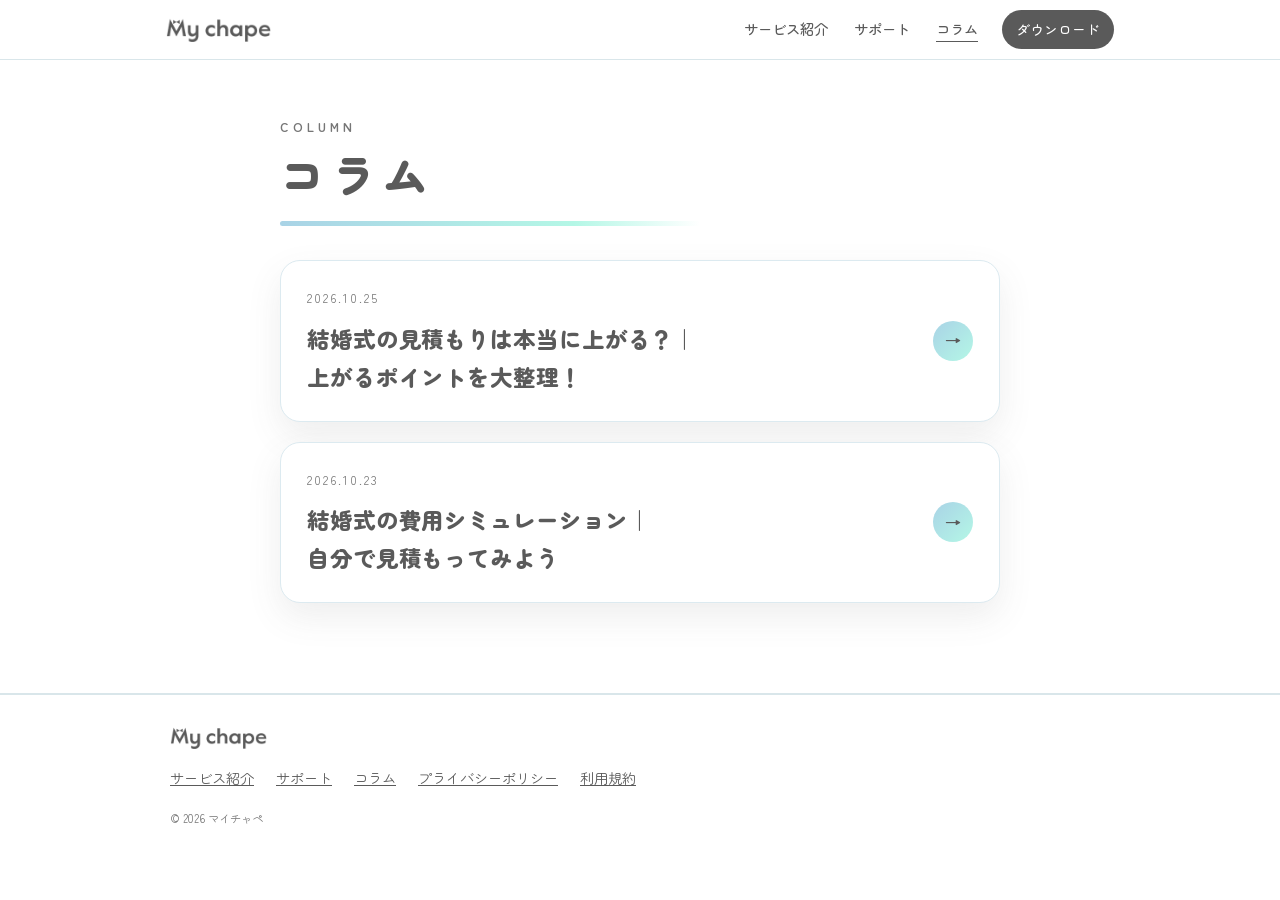
==== commit 91ec3066: "Add files via upload" ====
--- a/column/index.html
+++ b/column/index.html
@@ -45,6 +45,7 @@
 <section class="col-index"><div class="w">
   <header class="pghead"><p class="eyebrow">COLUMN</p><h1>コラム</h1><span class="rule" aria-hidden="true"></span></header>
   <ul class="col-cards">
+    <li><a href="estimate-increase/index.html"><div class="tx"><time datetime="2026-10-25">2026.10.25</time><h2>結婚式の見積もりは本当に上がる？｜<br>上がるポイントを大整理！</h2></div><span class="arr" aria-hidden="true">→</span></a></li>
     <li><a href="simulation/index.html"><div class="tx"><time datetime="2026-10-23">2026.10.23</time><h2>結婚式の費用シミュレーション｜<br>自分で見積もってみよう</h2></div><span class="arr" aria-hidden="true">→</span></a></li>
   </ul>
 </div></section>
--- a/assets/site.css
+++ b/assets/site.css
@@ -293,7 +293,8 @@
   .menu-js .sh-nav { display: none; position: absolute; left: 0; right: 0; top: 100%; flex-direction: column; align-items: stretch; gap: 0; background: #fff; border-bottom: 2px solid var(--line); padding: 8px 16px 14px; }
   .menu-js .sh-nav.open { display: flex; }
   .menu-js .sh-nav a { padding: 14px 8px; border-radius: 0; border-bottom: 1px solid var(--line); font-size: 1rem; }
-  .menu-js .sh-dl { margin-left: 0; }
+  .menu-js .sh-dl { margin-left: auto; order: 2; }
+  .menu-js .sh-toggle { margin-left: 0; order: 3; }
   .sh-in { gap: 10px; }
   .sh-nav { flex-wrap: wrap; }
 }
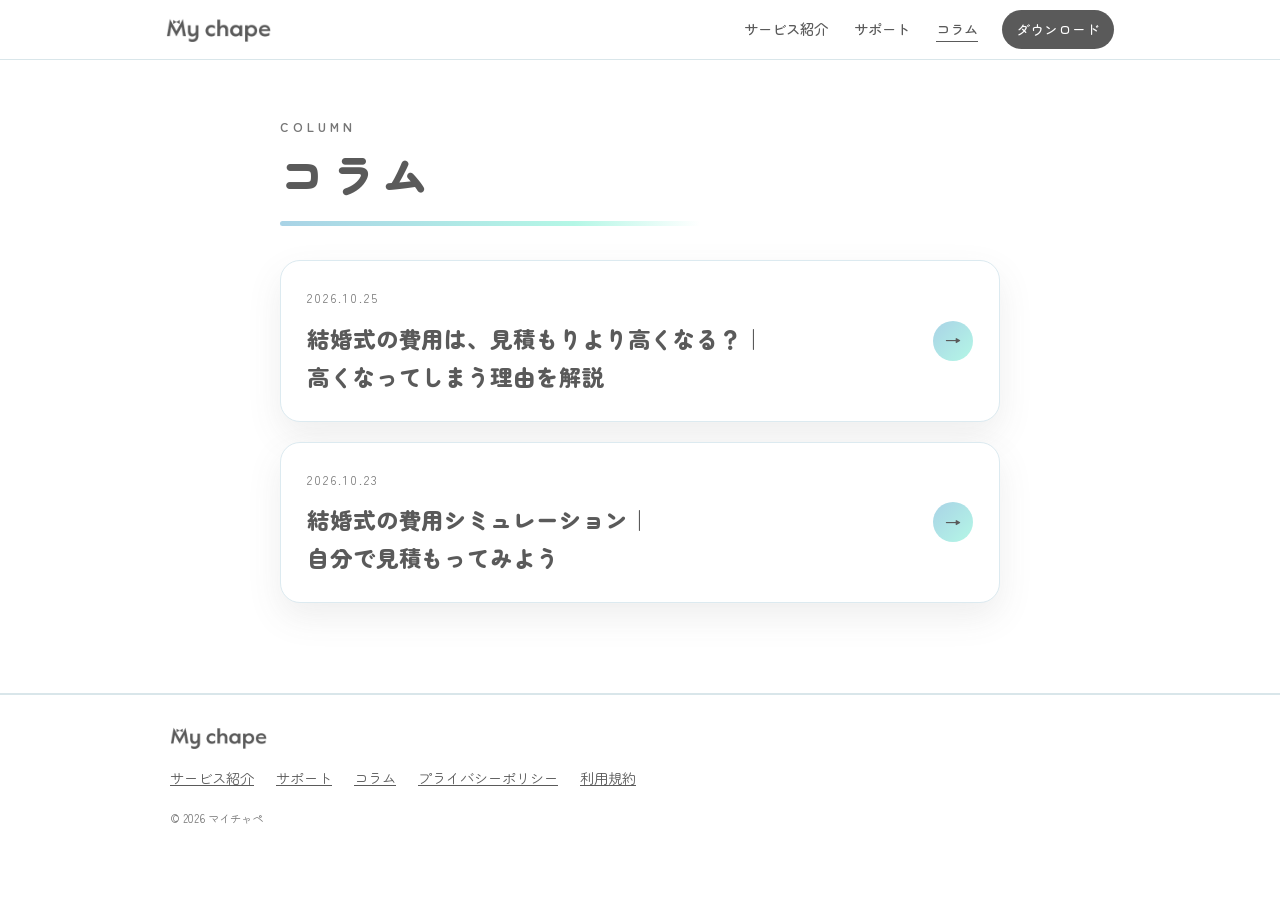
==== commit 5ab1db6b: "Add files via upload" ====
--- a/column/index.html
+++ b/column/index.html
@@ -4,10 +4,10 @@
 <meta charset="utf-8">
 <meta name="viewport" content="width=device-width, initial-scale=1">
 <title>コラム｜マイチャペ</title>
-<meta name="description" content="マイチャペのコラム。結婚式の費用や見積もりを、調査の数字と出典つきで整理しています。">
+<meta name="description" content="結婚式の費用や見積もりなど、結婚式に関係するコラムを解説します。">
 <link rel="canonical" href="https://mychape.app/column/">
 <meta property="og:title" content="コラム｜マイチャペ">
-<meta property="og:description" content="マイチャペのコラム。結婚式の費用や見積もりを、調査の数字と出典つきで整理しています。">
+<meta property="og:description" content="結婚式の費用や見積もりなど、結婚式に関係するコラムを解説します。">
 <meta property="og:type" content="website">
 <meta property="og:url" content="https://mychape.app/column/">
 <meta property="og:image" content="https://mychape.app/img/og-image.png">
@@ -45,7 +45,7 @@
 <section class="col-index"><div class="w">
   <header class="pghead"><p class="eyebrow">COLUMN</p><h1>コラム</h1><span class="rule" aria-hidden="true"></span></header>
   <ul class="col-cards">
-    <li><a href="estimate-increase/index.html"><div class="tx"><time datetime="2026-10-25">2026.10.25</time><h2>結婚式の見積もりは本当に上がる？｜<br>上がるポイントを大整理！</h2></div><span class="arr" aria-hidden="true">→</span></a></li>
+    <li><a href="estimate-increase/index.html"><div class="tx"><time datetime="2026-10-25">2026.10.25</time><h2>結婚式の費用は、見積もりより高くなる？｜<br>高くなってしまう理由を解説</h2></div><span class="arr" aria-hidden="true">→</span></a></li>
     <li><a href="simulation/index.html"><div class="tx"><time datetime="2026-10-23">2026.10.23</time><h2>結婚式の費用シミュレーション｜<br>自分で見積もってみよう</h2></div><span class="arr" aria-hidden="true">→</span></a></li>
   </ul>
 </div></section>
--- a/assets/site.css
+++ b/assets/site.css
@@ -567,3 +567,51 @@
 .col-index .w { max-width: 760px; }
 .col-index { padding-top: 56px; }
 .support { padding-top: 56px; }
+
+/* コラム(見積もりが上がる): 流れの4つ */
+.col-flow { list-style: none; padding: 0; margin: 14px 0; display: grid; gap: 10px; counter-reset: flow; }
+.col-flow li { counter-increment: flow; position: relative; background: #fff; border: var(--bd); border-radius: 18px; padding: 12px 16px 12px 52px; line-height: 1.8; }
+.col-flow li::before { content: counter(flow); position: absolute; left: 14px; top: 12px; width: 26px; height: 26px; border-radius: 50%; background: var(--yellow); border: 2px solid var(--ink); font-weight: 900; font-size: .85rem; display: grid; place-items: center; }
+.col-flow li b { display: block; }
+.column .col-flow { padding-left: 0; }
+.column ul + .col-note { margin-top: 12px; }
+
+/* コラム(見積もりが上がる): 階段の図は小さい幅でも切れない・表はスマホで項目ごとのカードに・リストのあとの段落 */
+.col-stairs .bar span:nth-child(n+2) { min-width: 2.8em; padding: 0 2px; flex-shrink: 0; }
+.column ol + p, .column ul + p { margin-top: 16px; }
+@media (max-width: 640px) {
+  .col-table.stack { overflow: visible; border: 0; background: none; }
+  .col-table.stack table { min-width: 0; display: block; }
+  .col-table.stack thead { display: none; }
+  .col-table.stack tbody { display: grid; gap: 12px; }
+  .col-table.stack tr { display: block; background: #fff; border: var(--bd); border-radius: 18px; padding: 12px 16px; }
+  .col-table.stack th, .col-table.stack td { display: block; border: 0; padding: 0; background: none; text-align: left; width: auto; }
+  .col-table.stack th { font-size: 1rem; margin-bottom: 6px; }
+  .col-table.stack td { font-size: .9rem; line-height: 1.7; margin-top: 4px; }
+  .col-table.stack td::before { content: attr(data-label); display: block; font-size: .75rem; font-weight: 700; color: var(--muted); letter-spacing: .04em; }
+}
+.column.blog h2 { text-wrap: balance; }
+
+/* 円グラフ・階段図(見積もりが上がる記事) */
+.col-pie { margin: 16px 0; padding: 20px 12px; border: var(--bd); border-radius: 22px; background: #fff; display: flex; align-items: stretch; justify-content: center; gap: 12px; }
+.col-pie .disc { width: 132px; height: 132px; border-radius: 50%; border: 2px solid var(--ink); box-sizing: border-box; background: conic-gradient(#7FD3E6 0 48.2%, #E4E4E4 48.2% 84.5%, #CFCFCF 84.5% 100%); flex: none; align-self: center; }
+.col-pie .lab { display: flex; flex-direction: column; justify-content: space-between; font-size: .8rem; line-height: 1.4; color: var(--muted); min-width: 0; }
+.col-pie .lab.l { text-align: right; padding: 6px 0; }
+.col-pie .lab.r { justify-content: center; color: var(--ink); font-size: .9rem; font-weight: 700; }
+.col-pie .lab b { display: block; font-size: 1.05rem; }
+.col-pie .lab.r b { font-size: 1.5rem; }
+.col-stairs .steps { display: flex; align-items: flex-end; gap: 0; }
+.col-stairs .step { flex: 1; min-width: 0; display: flex; flex-direction: column; align-items: stretch; font-size: .75rem; text-align: center; }
+.col-stairs .step + .step .base { margin-left: -2px; }
+.col-stairs .bubble { position: relative; margin: 0 2px 10px; padding: 4px 2px; overflow-wrap: anywhere; background: #fff; border: 2px solid var(--ink); border-radius: 10px; font-size: .65rem; font-weight: 700; line-height: 1.35; }
+.col-stairs .bubble::after { content: ""; position: absolute; left: 50%; bottom: -8px; width: 10px; height: 10px; background: #fff; border-right: 2px solid var(--ink); border-bottom: 2px solid var(--ink); transform: translateX(-50%) rotate(45deg); }
+.col-stairs .bubble b { display: block; font-size: .8rem; color: #b07d00; }
+.col-stairs .step .base { display: flex; flex-direction: column; justify-content: flex-end; background: #EEF9FB; border: 2px solid var(--ink); box-sizing: border-box; }
+.col-stairs .step .base .up { background: #FFF3B0; border-bottom: 2px solid var(--ink); box-sizing: border-box; margin-bottom: auto; }
+.col-stairs .step .base b { padding: 4px 0; font-size: .85rem; }
+.col-stairs .step em { font-style: normal; font-weight: 700; line-height: 1.4; margin-top: 4px; min-height: 1.4em; }
+.col-stairs .bubble b { margin-bottom: 1px; }
+@media (max-width: 640px) { .col-stairs { padding: 16px 8px; } .col-stairs .bubble { font-size: .62rem; } }
+.col-related { margin: 28px 0 8px; }
+.col-related a.rel { display: flex; align-items: center; justify-content: space-between; gap: 12px; padding: 14px 16px; background: #fff; border: 0; border-radius: 18px; box-shadow: 0 4px 14px rgba(90, 90, 90, .22); color: var(--ink); text-decoration: none; font-weight: 700; line-height: 1.6; }
+.col-related .arr { flex: none; }
